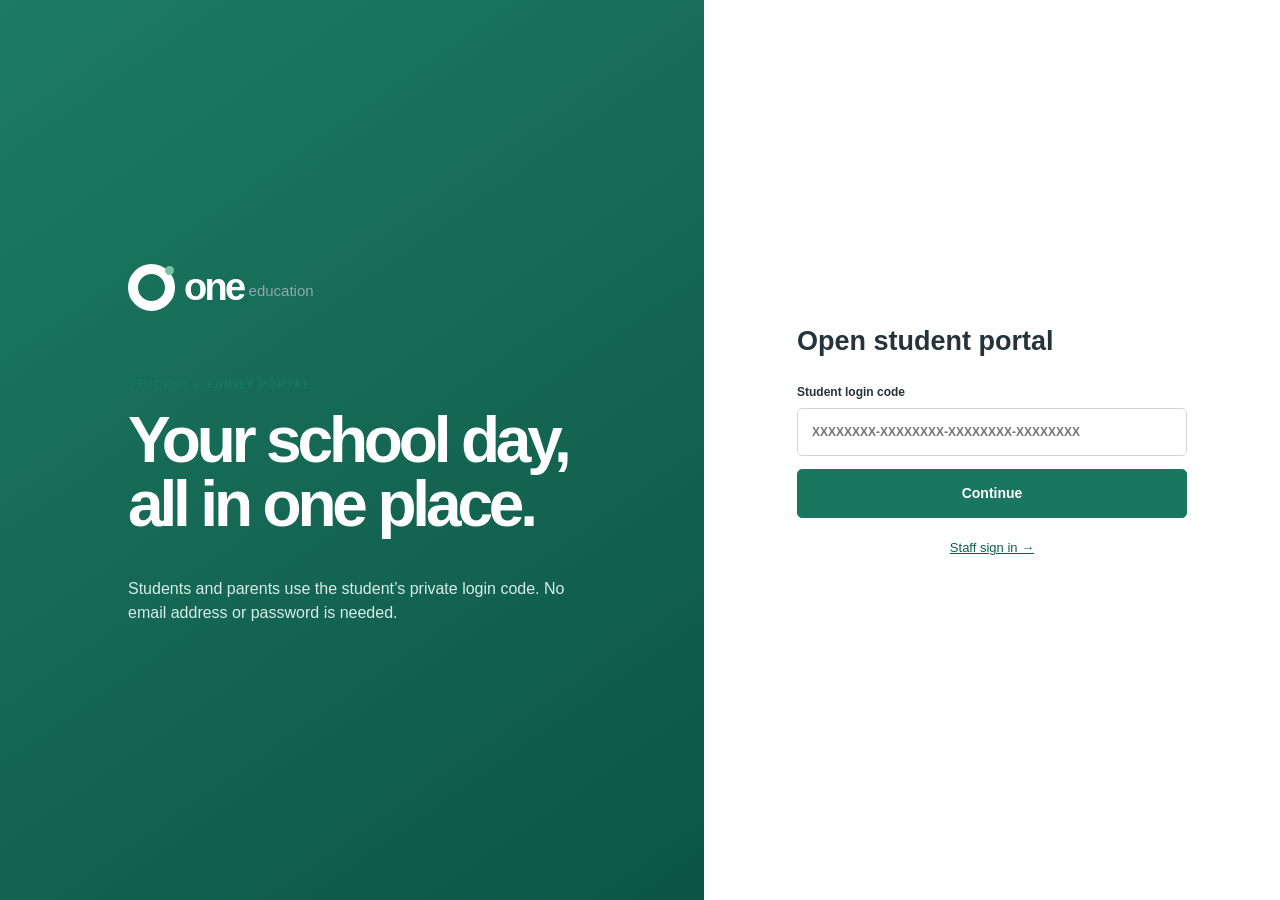
==== student.html @ a1a50ff9 "Add files via upload" ====
<!doctype html><html lang="en-GB"><head><meta charset="utf-8"><meta name="viewport" content="width=device-width,initial-scale=1"><meta name="theme-color" content="#19765f"><title>OneEducation · Student & family portal</title><link rel="icon" href="favicon.svg"><link rel="stylesheet" href="styles.css"></head><body><div id="app"></div><div id="toast" role="status" aria-live="polite"></div><script src="config.js"></script><script type="module" src="student.mjs"></script></body></html>
---- styles.css ----
:root{--green:#19765f;--green2:#0f5f4b;--mint:#e8f4ef;--ink:#25333b;--muted:#68777f;--line:#dfe5e7;--bg:#f3f5f5;--nav:#23323a;--blue:#397a99;--amber:#d39422;--red:#ba4d52;--shadow:0 8px 28px rgba(31,51,58,.09);font-family:Inter,"Segoe UI",Arial,sans-serif;color:var(--ink);background:var(--bg);font-size:16px;line-height:1.5}*{box-sizing:border-box}body{margin:0;background:var(--bg);color:var(--ink)}button,input,select,textarea{font:inherit}button{cursor:pointer}button:disabled{cursor:not-allowed;opacity:.58}a{color:inherit}.skip{position:fixed;top:-100px;left:10px;background:#fff;padding:12px;z-index:999}.skip:focus{top:10px}:focus-visible{outline:3px solid #f3b93f;outline-offset:2px}.boot{display:grid;place-items:center;min-height:100vh;color:var(--muted)}
.shell{min-height:100vh}.rail{position:fixed;inset:0 auto 0 0;width:238px;background:var(--nav);color:#dce5e8;display:flex;flex-direction:column;z-index:30;transition:.2s}.logo{height:76px;display:flex;align-items:center;padding:0 23px;text-decoration:none;border-bottom:1px solid #ffffff13;position:relative}.logo>span,.big-logo>span{width:31px;height:31px;border:7px solid #fff;border-radius:50%;margin-right:9px;position:relative}.logo>span:after,.big-logo>span:after{content:"";position:absolute;width:9px;height:9px;background:#74c4a3;border-radius:50%;right:-9px;top:-8px}.logo strong,.big-logo strong{font-size:25px;letter-spacing:-.07em;color:#fff}.logo small,.big-logo small{font-size:12px;color:#90a8b0;margin:7px 0 0 5px}.rail nav{padding:14px 10px;overflow-y:auto;flex:1}.rail nav a{display:flex;align-items:center;gap:13px;padding:11px 14px;margin:3px 0;border-radius:6px;color:#cbd6d9;text-decoration:none;font-size:14px}.rail nav a:hover{background:#ffffff10}.rail nav a.active{background:var(--green);color:#fff}.rail nav b{font-size:17px;width:19px;text-align:center;font-weight:500}.rail>button{height:48px;border:0;border-top:1px solid #ffffff14;background:transparent;color:#9fb0b5;font-size:25px}.workspace{margin-left:238px;min-height:100vh;padding-bottom:68px;transition:.2s}.topbar{height:76px;background:#fff;border-bottom:1px solid var(--line);display:flex;align-items:center;padding:0 27px;gap:25px;position:sticky;top:0;z-index:25}.school-switch strong{display:block;font-size:15px}.school-switch span{display:block;font-size:12px;color:var(--muted)}.global-search{margin:auto;width:min(450px,40vw);height:42px;background:#f3f5f5;border:1px solid #e4e9ea;border-radius:5px;display:flex;align-items:center;padding:0 13px;position:relative}.global-search>span{font-size:20px;color:#78878d}.global-search input{width:100%;border:0;background:transparent;outline:0;padding:10px;font-size:14px}.global-search #searchResults{display:none;position:absolute;top:47px;left:0;right:0;background:#fff;border:1px solid var(--line);box-shadow:var(--shadow);border-radius:7px;padding:7px;max-height:430px;overflow:auto}.global-search #searchResults.open{display:block}.global-search #searchResults button{display:flex;width:100%;align-items:center;gap:10px;border:0;background:#fff;padding:9px;border-radius:5px;text-align:left}.global-search #searchResults button:hover{background:var(--mint)}.global-search #searchResults strong,.global-search #searchResults small{display:block}.global-search #searchResults small{color:var(--muted)}.top-actions{display:flex;align-items:center;gap:14px}.top-actions>button{background:#fff;border:0;font-size:21px;position:relative}.top-actions i{position:absolute;top:-7px;right:-7px;background:var(--red);color:#fff;border-radius:999px;font-style:normal;font-size:10px;min-width:17px;padding:2px}.user{display:flex;align-items:center;gap:9px}.user>span,.avatar{width:36px;height:36px;display:grid;place-items:center;border-radius:50%;background:#d6ebe3;color:var(--green2);font-weight:700;font-size:13px;flex:none}.user strong,.user small{display:block;max-width:190px;overflow:hidden;text-overflow:ellipsis}.user strong{font-size:13px}.user small{color:var(--muted);font-size:11px;text-transform:capitalize}.mobile-menu{display:none;background:#fff;border:0;font-size:22px}main#main{padding:28px;max-width:1600px;margin:auto}.page-head{display:flex;align-items:flex-end;justify-content:space-between;gap:20px;margin:0 0 25px}.page-head p,.eyebrow,.card-head p{font-size:11px;letter-spacing:.12em;color:var(--green);font-weight:800;margin:0 0 5px}.page-head h1{font-size:30px;letter-spacing:-.035em;margin:0;line-height:1.2}.page-head>div>span{display:block;color:var(--muted);font-size:14px;margin-top:6px}.page-actions{display:flex;gap:9px;align-items:center}.page-actions input{padding:9px;border:1px solid var(--line);border-radius:5px;background:#fff}.btn{border:1px solid #cbd6d8;background:#fff;border-radius:5px;padding:9px 15px;font-weight:650;font-size:14px;color:#314148}.btn.primary{border-color:var(--green);background:var(--green);color:#fff}.btn.primary:hover{background:var(--green2)}.btn.soft{background:#fff}.btn.soft:hover{background:#edf3f1}.savebar{height:58px;position:fixed;bottom:0;right:0;left:238px;background:#fff;border-top:1px solid var(--line);display:flex;align-items:center;justify-content:flex-end;gap:15px;padding:0 27px;z-index:24}.savebar span{font-size:12px;color:var(--muted)}
.nav-small .rail{width:68px}.nav-small .rail .logo strong,.nav-small .rail .logo small,.nav-small .rail nav span{display:none}.nav-small .rail .logo{padding:0 18px}.nav-small .rail .logo>span{width:30px;height:30px;margin:0}.nav-small .workspace{margin-left:68px}.nav-small .savebar{left:68px}.nav-small .rail nav a{justify-content:center;padding:12px}.nav-small .rail>button{transform:rotate(180deg)}
.metrics{display:grid;grid-template-columns:repeat(4,1fr);gap:15px;margin-bottom:18px}.stat{background:#fff;border:1px solid var(--line);border-radius:7px;padding:18px 20px;border-top:3px solid #8aa0a7;min-height:112px}.stat.green{border-top-color:var(--green)}.stat.amber{border-top-color:var(--amber)}.stat>span,.stat>small{display:block;color:var(--muted);font-size:12px}.stat strong{display:block;font-size:27px;letter-spacing:-.04em;margin:8px 0 2px}.dashboard-grid{display:grid;grid-template-columns:minmax(0,1.65fr) minmax(300px,.75fr);gap:18px}.stack{display:flex;flex-direction:column;gap:18px}.card{background:#fff;border:1px solid var(--line);border-radius:7px;padding:22px;box-shadow:0 1px 1px #21313705}.card-head{display:flex;justify-content:space-between;align-items:flex-start;margin-bottom:17px}.card h2,.card-head h2{font-size:20px;margin:0;letter-spacing:-.025em}.tag,.status-chip{display:inline-flex;align-items:center;border-radius:99px;background:#eaf0f1;color:#506168;font-size:11px;font-weight:700;padding:5px 9px;text-transform:uppercase}.tag.green,.status-chip{background:#e2f2eb;color:var(--green2)}.agenda{display:grid;grid-template-columns:65px 1fr auto;align-items:center;gap:16px;padding:12px 8px;border-top:1px solid #edf0f1}.agenda.current{border-left:4px solid var(--green);background:#f3faf7}.agenda time{color:var(--muted);font-size:13px}.agenda strong,.agenda small{display:block}.agenda small{color:var(--muted);font-size:12px}.agenda>b{font-size:10px;text-transform:uppercase;color:var(--green)}.quick>button{border:0;border-top:1px solid #ebeeee;background:#fff;display:flex;align-items:center;width:100%;padding:13px 5px;text-align:left;gap:12px}.quick>button:hover{background:#f6faf8}.quick>button>b,.group-icon,.mini-icon{width:35px;height:35px;display:grid;place-items:center;background:var(--mint);border-radius:4px;color:var(--green2);flex:none}.quick>button strong,.quick>button small{display:block}.quick>button small{font-size:12px;color:var(--muted)}.notices>div:not(.card-head){display:grid;grid-template-columns:auto 1fr auto;gap:9px;padding:12px 0;border-top:1px solid #ebeeee}.notice-dot{width:8px;height:8px;border-radius:50%;background:var(--green);margin-top:7px}.notices p,.notices time{margin:0}.notices strong,.notices small{display:block}.notices small,.notices time{font-size:11px;color:var(--muted)}.closure-banner{background:#fff5dd;border:1px solid #edcf8c;border-left:5px solid var(--amber);padding:14px 17px;border-radius:6px;display:flex;align-items:center;gap:14px;margin-bottom:18px}.closure-banner b{color:#7c5308}.closure-banner span{flex:1}.closure-banner button{border:0;background:transparent;color:#755007;text-decoration:underline}
.table-card{padding:0;overflow:hidden}.filters{display:flex;gap:10px;padding:17px;border-bottom:1px solid var(--line)}input,select,textarea{border:1px solid #cbd5d7;border-radius:5px;padding:10px 11px;background:#fff;color:var(--ink);min-width:0}input:focus,select:focus,textarea:focus{border-color:var(--green);box-shadow:0 0 0 3px #19765f20;outline:0}.filters input{flex:1}.table-scroll{overflow:auto}table{border-collapse:collapse;width:100%;min-width:720px}th{font-size:11px;letter-spacing:.07em;text-transform:uppercase;text-align:left;color:#64747b;background:#f6f8f8;padding:11px 16px;border-bottom:1px solid var(--line)}td{padding:12px 16px;border-bottom:1px solid #edf0f1;font-size:14px}td small,td strong{display:block}td small{font-size:11px;color:var(--muted)}tbody tr:hover{background:#fafcfc}.person-link{border:0;background:transparent;display:flex;align-items:center;gap:10px;text-align:left;padding:0}.person-link strong,.person-link small{display:block}.person-link small{color:var(--muted);font-size:11px}.more{width:30px;height:30px;border-radius:50%;border:1px solid var(--line);background:#fff}.house{font-size:12px}.house.brunel{color:#336aa8}.house.nightingale{color:#13846b}.house.secole{color:#885492}.house.turning{color:#986713}code{font-family:"Cascadia Mono",Consolas,monospace;background:#eff3f3;border-radius:4px;padding:3px 5px;font-size:12px}.secret{display:block;word-break:break-all}.profile-grid{display:grid;grid-template-columns:265px 1fr;gap:18px}.profile-side{text-align:center}.profile-side>.avatar{width:86px;height:86px;margin:5px auto 15px;font-size:25px}.profile-side h2{font-size:21px}.profile-side dl{text-align:left;margin:25px 0}.profile-side dt{font-size:11px;color:var(--muted);text-transform:uppercase;margin-top:13px}.profile-side dd{margin:3px 0;font-weight:600}.profile-side .btn{width:100%}.text-danger{border:0;background:transparent;color:var(--red);margin-top:18px}.lesson{display:grid;grid-template-columns:60px 1fr auto;align-items:center;gap:15px;border-top:1px solid #edf0f1;padding:13px 5px}.lesson time{color:var(--muted);font-size:13px}.lesson strong,.lesson small{display:block}.lesson small{font-size:12px;color:var(--muted)}.lesson.removed{border-left:4px solid var(--red);background:#fff4f4;padding-left:12px}.lesson.exam{border-left:4px solid var(--green);background:#f1faf6;padding-left:12px}.activity{display:flex;align-items:center;gap:12px;border-top:1px solid #edf0f1;padding:12px 3px}.activity>span{width:38px;height:38px;border-radius:50%;display:grid;place-items:center;background:#f7e7e7;color:#9e3339;font-weight:800}.activity>span.reward{background:#ddf1e8;color:var(--green2)}.activity strong,.activity small{display:block}.activity small{font-size:12px;color:var(--muted)}
.choice-grid,.two-col{display:grid;grid-template-columns:1fr 1fr;gap:18px}.group-row{display:flex;align-items:center;width:100%;gap:12px;border:0;border-top:1px solid #edf0f1;background:#fff;padding:12px 5px;text-align:left}.group-row:hover{background:#f7faf9}.group-row span:nth-child(2){flex:1}.group-row strong,.group-row small{display:block}.group-row small{font-size:12px;color:var(--muted)}.register-toolbar{display:flex;align-items:center;justify-content:space-between;margin-bottom:15px}.register-list article{display:grid;grid-template-columns:40px 1fr auto;gap:12px;align-items:center;border-top:1px solid #edf0f1;padding:12px}.register-list article>span strong,.register-list article>span small{display:block}.register-list article>span small{color:var(--muted);font-size:12px}.register-list textarea{grid-column:2/-1;width:100%}.mark-buttons{display:flex;gap:5px}.mark-buttons button{width:33px;height:33px;border-radius:4px;border:1px solid #cbd5d7;background:#fff;font-size:12px;font-weight:800}.mark-buttons button:hover,.mark-buttons button.selected{background:var(--green);color:#fff;border-color:var(--green)}.mark-buttons button[data-mark=absent].selected,.mark-buttons button[data-mark=ill].selected{background:var(--red);border-color:var(--red)}.mark-buttons .note.has-note{background:#fff4d9}.incident{display:flex;gap:15px;align-items:flex-start;border-top:1px solid #edf0f1;padding:14px 0}.incident>div{flex:1}.incident>div>span{font-size:11px;color:var(--red);font-weight:800;text-transform:uppercase}.incident strong{display:block}.incident p{margin:4px 0;color:var(--muted);font-size:13px}.tile-grid{display:grid;grid-template-columns:repeat(3,minmax(0,1fr));gap:17px}.community{background:#fff;border:1px solid var(--line);border-radius:7px;overflow:hidden}.community-art{min-height:110px;background:linear-gradient(135deg,#255d68,#123d4f);padding:22px;color:#fff;display:flex;justify-content:space-between;align-items:flex-start}.community-art span{font-size:28px;font-weight:800}.community-art small{letter-spacing:.12em}.community>div:last-child{padding:19px}.community h2{margin:0;font-size:20px}.community p{color:var(--muted);font-size:13px}.community-summary{display:flex;flex-wrap:wrap;gap:9px;margin-bottom:20px}.community-summary span,.chips span{background:#edf3f1;border-radius:99px;padding:6px 10px;font-size:12px}.community-feed{margin-top:24px}.community-feed article,.feed-item{border-top:1px solid #e5e9ea;padding:15px 0}.community-feed h3,.feed-item strong{display:block;margin:3px 0}.community-feed small,.feed-item small{color:var(--muted);font-size:11px}.community-feed p,.feed-item p{white-space:pre-wrap;margin:5px 0;color:#526269}.chips{display:flex;gap:7px;flex-wrap:wrap}.week-mini{display:grid;grid-template-columns:repeat(5,1fr);gap:8px;margin:20px 0}.week-mini>div{background:#f4f7f7;border-radius:5px;padding:9px;min-height:85px}.week-mini strong,.week-mini span{display:block}.week-mini strong{font-size:12px;color:var(--green)}.week-mini span{font-size:11px;margin-top:7px}.info-panel{background:#edf6f2!important;border-color:#cfe6dc!important}.info-panel ul{padding-left:20px;color:#526269}.info-panel li{margin:9px 0}
.cycle{display:flex;justify-content:space-between;align-items:center;border-top:1px solid #edf0f1;padding:15px 3px}.cycle h3,.cycle p{margin:5px 0}.cycle p{color:var(--muted);font-size:13px}.cycle>div:last-child{text-align:right}.cycle>div:last-child strong,.cycle>div:last-child small{display:block}.cycle button{border:0;background:var(--green);color:#fff;border-radius:4px;padding:6px 10px;margin-top:5px}.exam-row{display:grid;grid-template-columns:115px 1fr auto;gap:14px;align-items:center;border-top:1px solid #edf0f1;padding:13px 2px}.exam-row time,.exam-row time small,.exam-row strong,.exam-row>div small{display:block}.exam-row time{font-size:13px;font-weight:700}.exam-row time small,.exam-row>div small{color:var(--muted);font-size:11px}.campus-map{display:grid;grid-template-columns:1fr 330px;gap:18px}.campus-map>section{background:linear-gradient(145deg,#dcece5,#eaf2f4);border:1px solid #d5e1df;border-radius:7px;padding:25px;min-height:630px}.map-title{display:flex;justify-content:space-between}.map-title span{font-size:12px;color:var(--muted)}.buildings{display:grid;grid-template-columns:repeat(6,1fr);grid-template-rows:repeat(5,90px);gap:14px;margin-top:30px}.building{background:#fff;border:2px solid #aec5bf;border-radius:7px;padding:15px;box-shadow:0 7px 18px #264f4930}.building h2{font-size:15px;margin:0}.building p{font-size:11px;color:var(--muted);margin:4px 0}.building div{display:flex;gap:3px;flex-wrap:wrap}.building div span{font-size:9px;padding:2px 4px;background:#edf3f1}.building.b1{grid-area:1/1/4/3}.building.b2{grid-area:1/3/3/5}.building.b3{grid-area:3/3/6/5}.building.b4{grid-area:1/5/4/7}.building.b5{grid-area:4/1/6/3}.building.b6{grid-area:4/5/6/7}.room-list{max-height:630px;overflow:auto}.room-list>div{display:flex;gap:10px;align-items:center;border-top:1px solid #edf0f1;padding:10px 0}.room-list p{margin:0}.room-list strong,.room-list small{display:block}.room-list small{font-size:11px;color:var(--muted)}.room-code{width:45px;height:34px;display:grid;place-items:center;background:var(--mint);color:var(--green2);font-size:11px;font-weight:800}.status-hero{display:flex;align-items:center;gap:22px;background:#e5f3ec;border:1px solid #c2dfd2;border-radius:7px;padding:27px;margin-bottom:18px}.status-hero.closing{background:#fff5da;border-color:#eed795}.status-hero.closed{background:#fbeaea;border-color:#e8bdbd}.status-hero>span{width:55px;height:55px;display:grid;place-items:center;border-radius:50%;background:var(--green);color:#fff;font-size:26px}.status-hero.closing>span{background:var(--amber)}.status-hero.closed>span{background:var(--red)}.status-hero p{font-size:11px;letter-spacing:.12em;margin:0}.status-hero h2{margin:2px 0;font-size:25px}.status-hero strong{font-size:13px;color:var(--muted)}.closure-row{display:flex;gap:12px;border-top:1px solid #edf0f1;padding:13px}.closure-row>span{width:30px;height:30px;display:grid;place-items:center;background:#fff1cd;color:#80550a;border-radius:50%}.closure-row strong,.closure-row small{display:block}.closure-row small{font-size:11px;color:var(--muted)}.health{display:grid;grid-template-columns:1fr auto;gap:0}.health dt,.health dd{padding:11px 0;border-top:1px solid #edf0f1;margin:0}.health dd{font-weight:700}.audit-card{margin-top:18px}.audit-card #auditList>div{display:grid;grid-template-columns:220px 1fr;border-top:1px solid #edf0f1;padding:10px;font-size:13px}.audit-card time{color:var(--muted)}
dialog{border:0;border-radius:9px;padding:0;width:min(650px,calc(100% - 30px));box-shadow:0 30px 80px #142b3270;color:var(--ink);max-height:90vh}dialog.wide{width:min(960px,calc(100% - 30px))}dialog::backdrop{background:#1d2d3380;backdrop-filter:blur(2px)}.modal-head{height:65px;display:flex;align-items:center;justify-content:space-between;padding:0 22px;border-bottom:1px solid var(--line);position:sticky;top:0;background:#fff;z-index:3}.modal-head h2{font-size:20px}.modal-head button{border:0;background:#f0f3f3;border-radius:50%;font-size:23px;width:35px;height:35px}.modal-body{padding:23px}.modal-body label{display:flex;flex-direction:column;gap:6px;font-size:12px;font-weight:700;margin-bottom:14px}.modal-body input,.modal-body select,.modal-body textarea{width:100%;font-weight:400;font-size:14px}.step-grid{display:grid;grid-template-columns:repeat(3,1fr);gap:12px}.dialog-actions{display:flex;gap:10px;justify-content:flex-end;margin-top:18px}.hint{font-size:12px;color:var(--muted);background:#f3f6f6;padding:12px;border-radius:5px}.error-list,.warning{background:#fff0f0;border-left:4px solid var(--red);padding:13px;color:#743438;font-size:13px}.error-list p{margin:4px}.review{background:#edf6f2;border:1px solid #cee5dc;padding:16px;border-radius:6px;margin-top:15px}.credential-list{max-height:430px;overflow:auto}.credential-list>div,.access-list>div{display:grid;grid-template-columns:40px 1fr auto;gap:10px;align-items:center;border-top:1px solid #edf0f1;padding:10px}.credential-list strong,.credential-list small,.access-list strong,.access-list small{display:block}.credential-list small,.access-list small{font-size:11px;color:var(--muted)}.credential-list code{font-size:10px}.access-list p{margin:0}.access-list button{border:0;background:transparent;color:var(--red)}.empty{text-align:center;padding:28px;color:var(--muted)}.empty>span{font-size:30px}.empty strong{display:block;color:#526269}.empty p{font-size:12px}.form-status{min-height:20px;font-size:12px}.form-status.bad{color:#a2363b}.loading{text-align:center;padding:35px}.check{flex-direction:row!important;align-items:center;margin-top:28px}.check input{width:auto!important}
#toast{position:fixed;bottom:76px;right:25px;z-index:200;background:#25343a;color:#fff;padding:12px 16px;border-radius:6px;box-shadow:var(--shadow);opacity:0;transform:translateY(15px);pointer-events:none;transition:.2s;max-width:400px;font-size:13px}#toast.show{opacity:1;transform:none}#toast.bad{background:#9f373d}
.login-page{min-height:100vh;display:grid;grid-template-columns:1.15fr .85fr;background:#fff}.login-brand{background:linear-gradient(145deg,#263a41,#14272f);color:#fff;padding:70px 8vw;display:flex;flex-direction:column;justify-content:center;position:relative;overflow:hidden}.login-brand:after{content:"";position:absolute;width:500px;height:500px;border:100px solid #ffffff08;border-radius:50%;right:-250px;bottom:-240px}.big-logo{display:flex;align-items:center;margin-bottom:65px}.big-logo>span{width:47px;height:47px;border-width:10px}.big-logo strong{font-size:38px}.big-logo small{font-size:15px}.login-brand h1{font-size:clamp(38px,4.5vw,65px);line-height:1.08;letter-spacing:-.06em;margin:0 0 25px}.login-brand>p{font-size:17px;color:#c6d3d7;max-width:520px}.trust{display:flex;gap:30px;margin-top:60px;font-size:12px;color:#91aaa8}.trust span:before{content:"✓";color:#72c7a3;margin-right:8px}.login-panel{display:flex;flex-direction:column;align-items:center;justify-content:center;padding:45px}.login-card{width:min(410px,100%)}.login-card h2{font-size:29px;letter-spacing:-.04em;margin:7px 0}.login-card>p:not(.eyebrow){color:var(--muted);font-size:14px;margin-bottom:26px}.login-card label{display:flex;flex-direction:column;gap:7px;font-size:12px;font-weight:700;margin:15px 0}.login-card input{padding:13px}.login-card>.btn{width:100%;padding:12px;margin-top:5px}.login-sep{display:flex;align-items:center;gap:10px;color:#8a979b;font-size:11px;margin:20px 0}.login-sep:before,.login-sep:after{content:"";height:1px;background:var(--line);flex:1}.student-entry{display:block;text-align:center;color:var(--green2);font-size:13px;margin-top:18px}.made{color:#96a2a6;margin-top:30px}
.portal-login{min-height:100vh;display:grid;grid-template-columns:1.1fr .9fr;background:#fff}.portal-login>section{background:linear-gradient(145deg,#1d7b63,#0c5545);color:#fff;padding:10vw;display:flex;flex-direction:column;justify-content:center}.portal-login .big-logo{margin-bottom:60px}.portal-login h1{font-size:clamp(40px,5vw,70px);line-height:1;letter-spacing:-.065em;margin:10px 0 25px}.portal-login>section>p:last-child{color:#d7ede5;max-width:500px}.portal-login>form{margin:auto;width:min(390px,calc(100% - 50px))}.portal-login form h2{font-size:27px}.portal-login form label{display:flex;flex-direction:column;gap:7px;font-size:12px;font-weight:700}.portal-login form input{padding:14px;margin-bottom:13px}.portal-login form .btn{width:100%;padding:13px}.portal-login form>a{display:block;text-align:center;color:var(--green2);font-size:13px;margin-top:20px}.portal-shell{min-height:100vh}.portal-shell>header{height:80px;background:var(--nav);color:#fff;padding:0 4vw;display:flex;align-items:center;justify-content:space-between}.portal-shell>header .logo{height:auto;padding:0;border:0}.portal-shell>header>div{display:flex;align-items:center;gap:16px}.portal-shell>header>div strong,.portal-shell>header>div small{display:block}.portal-shell>header>div small{color:#aebfc4;font-size:11px}.portal-shell>header button{background:transparent;color:#d5e0e3;border:0}.portal-shell>nav{height:54px;background:#fff;border-bottom:1px solid var(--line);display:flex;justify-content:center;gap:15px;position:sticky;top:0;z-index:5}.portal-shell>nav button{border:0;border-bottom:3px solid transparent;background:#fff;padding:0 16px}.portal-shell>nav button.active{color:var(--green);border-bottom-color:var(--green);font-weight:700}.portal-shell>main{max-width:1200px;margin:auto;padding:35px 28px}.portal-welcome{background:linear-gradient(135deg,#1d7b63,#3e9880);border-radius:8px;color:#fff;padding:35px;margin-bottom:20px}.portal-welcome p{font-size:12px;letter-spacing:.08em}.portal-welcome h1{font-size:38px;margin:5px 0}.portal-grid{display:grid;grid-template-columns:1.2fr .8fr;gap:18px}.portal-grid .wide{grid-column:1/-1}.portal-classes>div{display:flex;align-items:center;gap:10px;border-top:1px solid #edf0f1;padding:10px 0}.portal-classes>div>span{width:36px;height:36px;display:grid;place-items:center;background:var(--mint);color:var(--green2);font-weight:700}.portal-classes p{margin:0}.portal-classes strong,.portal-classes small{display:block}.portal-classes small{font-size:11px;color:var(--muted)}.student-week{display:grid;grid-template-columns:repeat(5,1fr);gap:13px}.student-week section{min-width:0}.student-week h2{font-size:16px}.student-week .lesson{grid-template-columns:1fr;gap:4px;background:#f4f7f7;border:0;border-left:3px solid var(--green);margin:7px 0;padding:10px}.student-week .lesson>span{justify-self:start}.portal-shell>footer{text-align:center;color:var(--muted);font-size:11px;padding:30px}
@media(max-width:1100px){.metrics{grid-template-columns:1fr 1fr}.tile-grid{grid-template-columns:1fr 1fr}.campus-map{grid-template-columns:1fr}.room-list{max-height:none}.student-week{grid-template-columns:1fr 1fr}.buildings{min-height:500px}.top-actions .user>div{display:none}}
@media(max-width:820px){.rail{transform:translateX(-100%)}.nav-open .rail{transform:none;box-shadow:0 0 0 100vw #1b2a3099}.workspace{margin-left:0}.savebar{left:0}.mobile-menu{display:block}.school-switch{display:none}.global-search{width:auto;flex:1}.topbar{padding:0 16px;gap:9px}.page-head{align-items:flex-start;flex-direction:column}.dashboard-grid,.profile-grid,.choice-grid,.two-col,.portal-grid{grid-template-columns:1fr}.page-actions{width:100%;flex-wrap:wrap}.page-actions .btn{flex:1}.login-page,.portal-login{grid-template-columns:1fr}.login-brand,.portal-login>section{display:none}.login-panel{min-height:100vh}.portal-login>form{padding:50px 0}.step-grid{grid-template-columns:1fr 1fr}.savebar span{display:none}.school-switch+label{margin-left:auto}.audit-card #auditList>div{grid-template-columns:1fr}.building{padding:8px}}
@media(max-width:560px){main#main{padding:19px 13px}.top-actions .user{display:none}.top-actions{gap:4px}.global-search input{font-size:12px}.metrics,.tile-grid,.student-week{grid-template-columns:1fr}.filters{flex-direction:column}.card{padding:17px}.page-head h1{font-size:26px}.register-list article{grid-template-columns:35px 1fr}.mark-buttons{grid-column:1/-1;justify-content:flex-end}.register-list textarea{grid-column:1/-1}.step-grid{grid-template-columns:1fr}.credential-list>div{grid-template-columns:35px 1fr}.credential-list code{grid-column:2}.week-mini{grid-template-columns:1fr 1fr}.exam-row{grid-template-columns:92px 1fr}.exam-row>.tag{grid-column:2;justify-self:start}.campus-map>section{padding:13px}.buildings{grid-template-columns:1fr 1fr;grid-template-rows:none;min-height:0}.building[class]{grid-area:auto;min-height:115px}.modal-body{padding:17px}.portal-shell>header{padding:0 15px}.portal-shell>header .logo small{display:none}.portal-shell>header>div small{display:none}.portal-shell>nav{gap:0;overflow:auto;justify-content:flex-start}.portal-shell>nav button{padding:0 13px;font-size:13px}.portal-shell>main{padding:20px 13px}.portal-welcome{padding:25px}.portal-welcome h1{font-size:32px}}
@media(prefers-reduced-motion:reduce){*,*:before,*:after{transition:none!important;scroll-behavior:auto!important}}
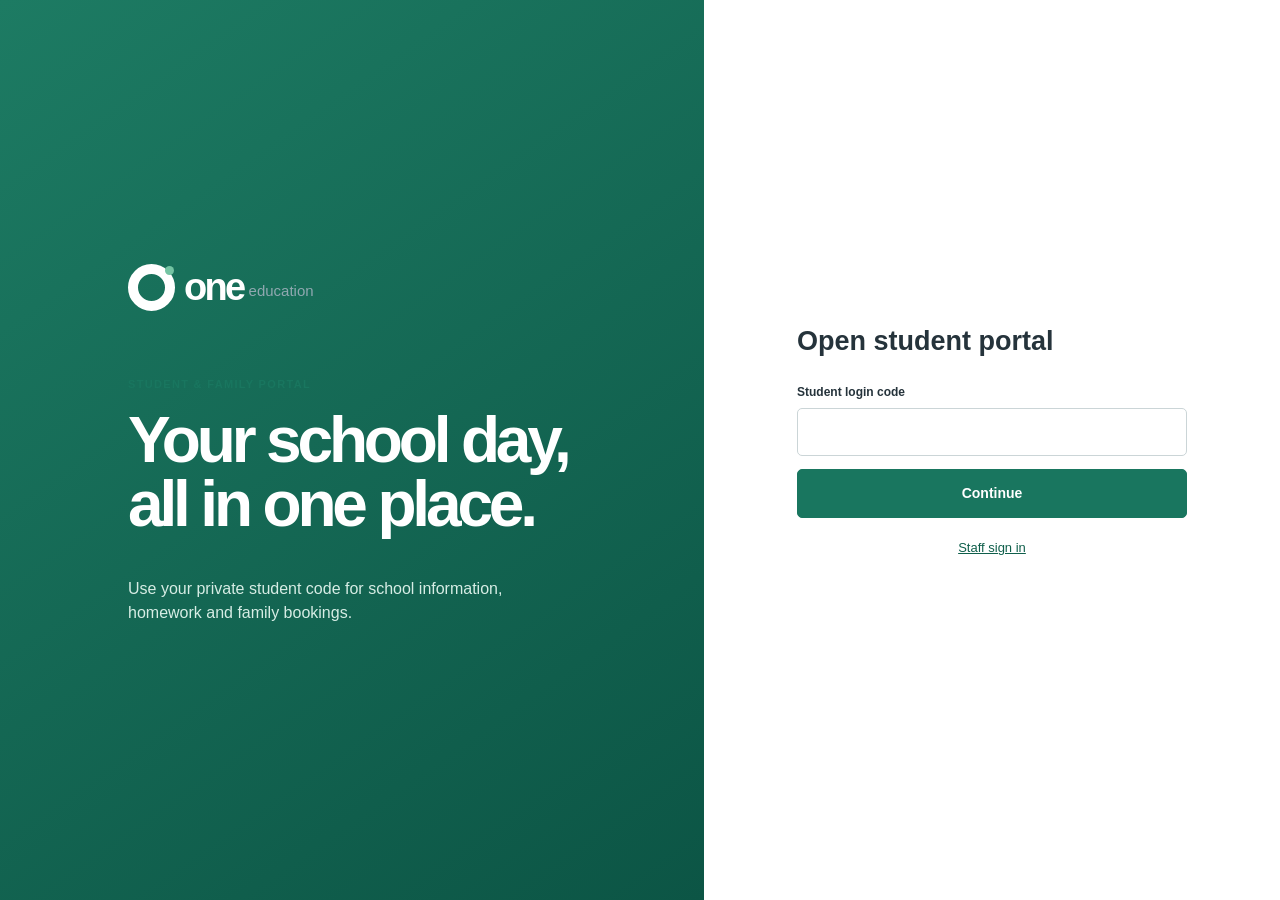
==== commit dbe11462: "Add files via upload" ====
--- a/student.html
+++ b/student.html
@@ -1 +1,3 @@
-<!doctype html><html lang="en-GB"><head><meta charset="utf-8"><meta name="viewport" content="width=device-width,initial-scale=1"><meta name="theme-color" content="#19765f"><title>OneEducation · Student & family portal</title><link rel="icon" href="favicon.svg"><link rel="stylesheet" href="styles.css"></head><body><div id="app"></div><div id="toast" role="status" aria-live="polite"></div><script src="config.js"></script><script type="module" src="student.mjs"></script></body></html>
+<!doctype html><html lang="en-GB"><head><meta charset="utf-8"><meta name="viewport" content="width=device-width,initial-scale=1"><meta name="theme-color" content="#19765f"><title>OneEducation · Student & family portal</title><link rel="icon" href="favicon.svg"><link rel="stylesheet" href="styles.css"><link rel="stylesheet" href="hub.css"></head><body><div id="app"></div><div id="toast" role="status" aria-live="polite"></div><script src="config.js"></script><script type="module" src="student-hub.mjs"></script></body></html>
+
+
--- a/hub.css
+++ b/hub.css
@@ -0,0 +1,2 @@
+.hub-head{display:flex;align-items:center;justify-content:space-between;gap:20px;margin:28px 0 20px}.hub-head h1{margin:4px 0 8px}.hub-head p{margin:0;color:var(--muted,#647b85)}.hub-grid{display:grid;grid-template-columns:repeat(auto-fit,minmax(290px,1fr));gap:18px}.hub-item{display:flex;flex-direction:column;gap:12px}.hub-item h2{font-size:20px;margin:0}.hub-item p{margin:0;white-space:pre-wrap;line-height:1.6}.hub-item small{color:#5b747d}.hub-item .hub-actions{margin-top:auto}.hub-actions{display:flex;flex-wrap:wrap;gap:8px;align-items:center}.hub-meta{font-size:13px;color:#45656e;display:flex;flex-wrap:wrap;gap:10px}.hub-form{display:grid;gap:18px}.hub-form label{display:grid;gap:7px}.hub-form .check{display:flex;align-items:center;gap:10px}.hub-form textarea{min-height:110px}.hub-form .step-grid{grid-template-columns:repeat(auto-fit,minmax(180px,1fr))}.hub-note{padding:14px 18px;background:#e8f4ef;border-radius:8px;font-size:14px;color:#245647;line-height:1.5;margin:16px 0}.hub-error{color:#a12e35;white-space:pre-wrap}.hub-list{display:grid;gap:12px;margin:15px 0}.hub-response{padding:18px;border:1px solid #d8e3e4;border-radius:10px}.hub-response h3{margin:0 0 6px}.hub-response p{white-space:pre-wrap}.hub-switches{display:grid;grid-template-columns:repeat(auto-fit,minmax(220px,1fr));gap:12px;margin:20px 0}.hub-switches label{display:flex;gap:12px;align-items:center;padding:14px;border:1px solid #d8e3e4;border-radius:9px}.hub-switches select{margin-left:auto;max-width:155px}.hub-filter{display:flex;gap:10px;flex-wrap:wrap;margin-bottom:20px}.hub-filter input{flex:1;min-width:200px}.hub-filter select{max-width:240px}.hub-title-line{display:flex;justify-content:space-between;gap:12px}.hub-pill{font-size:12px;border-radius:20px;padding:5px 10px;background:#edf3f5;color:#355664;white-space:nowrap;align-self:flex-start}.hub-pill.green{background:#e0f3e9;color:#146348}.hub-pill.amber{background:#fff0cc;color:#875a12}.hub-markdown{white-space:pre-wrap;line-height:1.7}.hub-upload{font-size:13px;color:#627983}.hub-links a{display:inline-block;margin-right:15px}.portal-shell nav{flex-wrap:wrap}.hub-print-btn{margin-bottom:16px}#reportPrint{display:none}.rail nav{overflow:auto;max-height:calc(100vh - 135px)}.portal-empty{padding:50px 20px;text-align:center}.portal-banner{padding:13px 20px;background:#fff2d3;color:#755218;border-radius:8px;margin-bottom:18px}@media print{body.printing-report>*{display:none!important}body.printing-report>#reportPrint{display:block!important;padding:25px;color:#111;background:white;font-family:Arial,sans-serif}#reportPrint article{break-inside:avoid;border-bottom:1px solid #ddd;padding:15px 0}#reportPrint footer{margin-top:24px;font-size:12px}}@media(max-width:700px){.hub-head{align-items:flex-start;flex-direction:column}.hub-grid{grid-template-columns:1fr}.hub-switches{grid-template-columns:1fr}}
+.portal-shell>nav{height:auto;min-height:54px;flex-wrap:wrap;padding:4px 0;gap:2px 10px}.portal-shell>nav button{min-height:42px}.hub-switches{grid-template-columns:repeat(auto-fit,minmax(240px,1fr))}.hub-switches label{display:grid;gap:9px}.hub-switches select{width:100%;max-width:none;margin:0}.hub-week{min-width:920px;width:100%;table-layout:fixed}.hub-week th:first-child{width:88px}.hub-week td{height:100px;vertical-align:top;white-space:normal}.hub-week strong{display:block;font-size:13px}.hub-week small{display:block;font-size:11px;line-height:1.6;white-space:normal}.hub-week th{font-size:12px}@media(max-width:700px){.portal-shell>header{height:auto;min-height:110px;padding:16px;flex-wrap:wrap;gap:12px}.portal-shell>header>div{width:100%;justify-content:space-between;gap:8px}.portal-shell>nav{overflow:visible}.portal-shell>nav button{min-height:34px}.hub-switches{grid-template-columns:1fr}}
